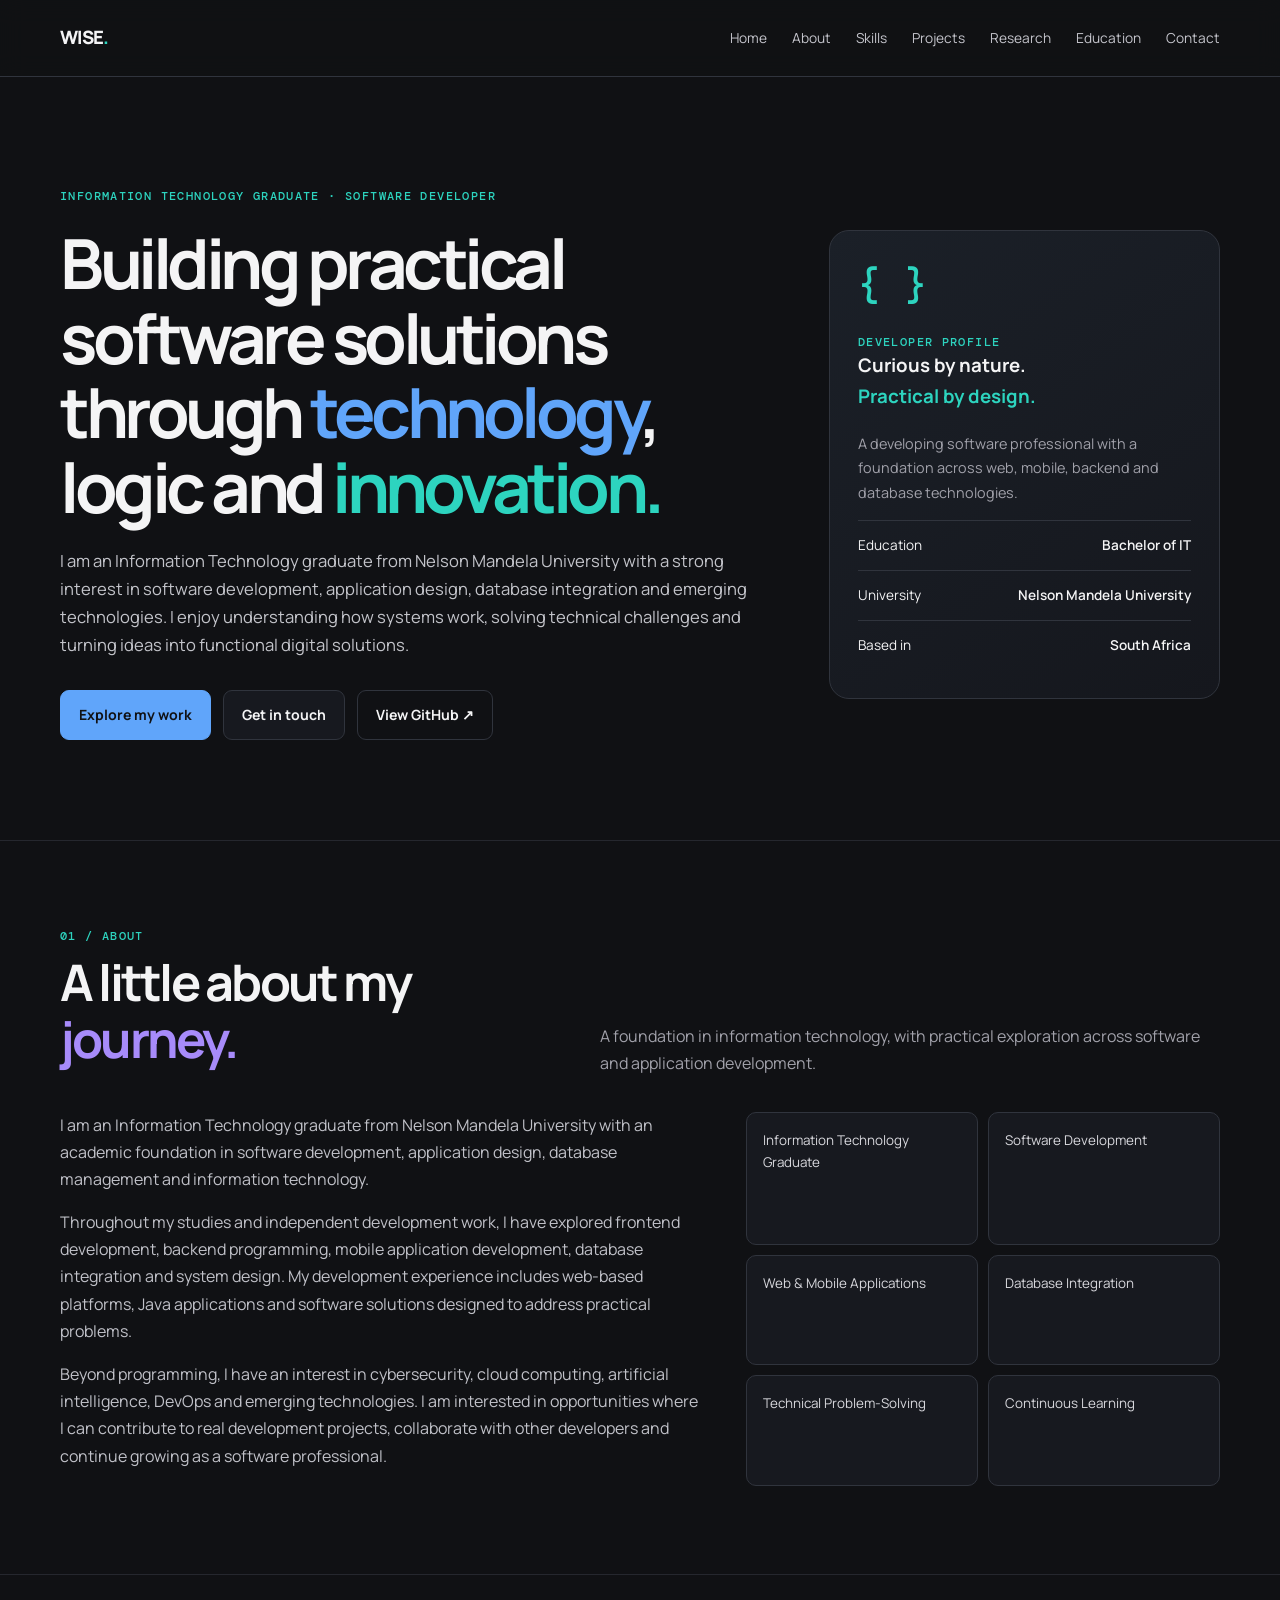
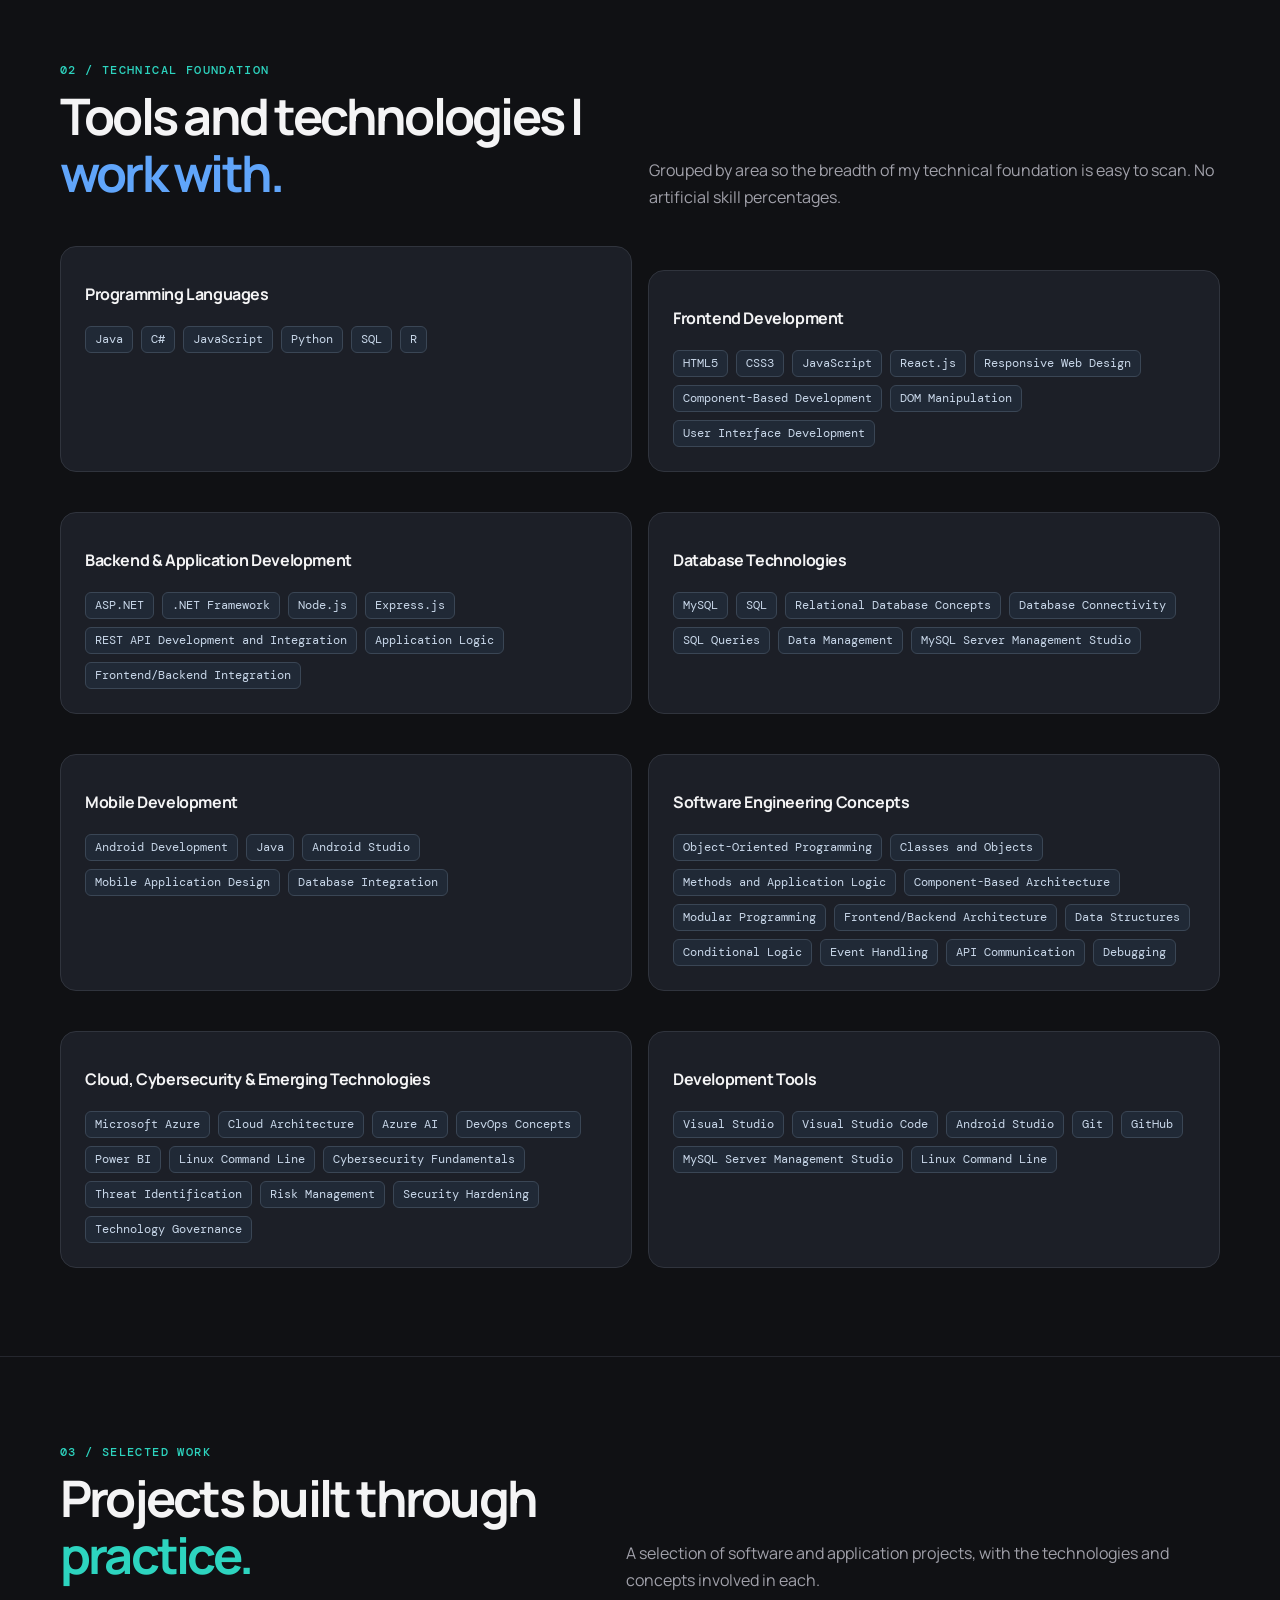
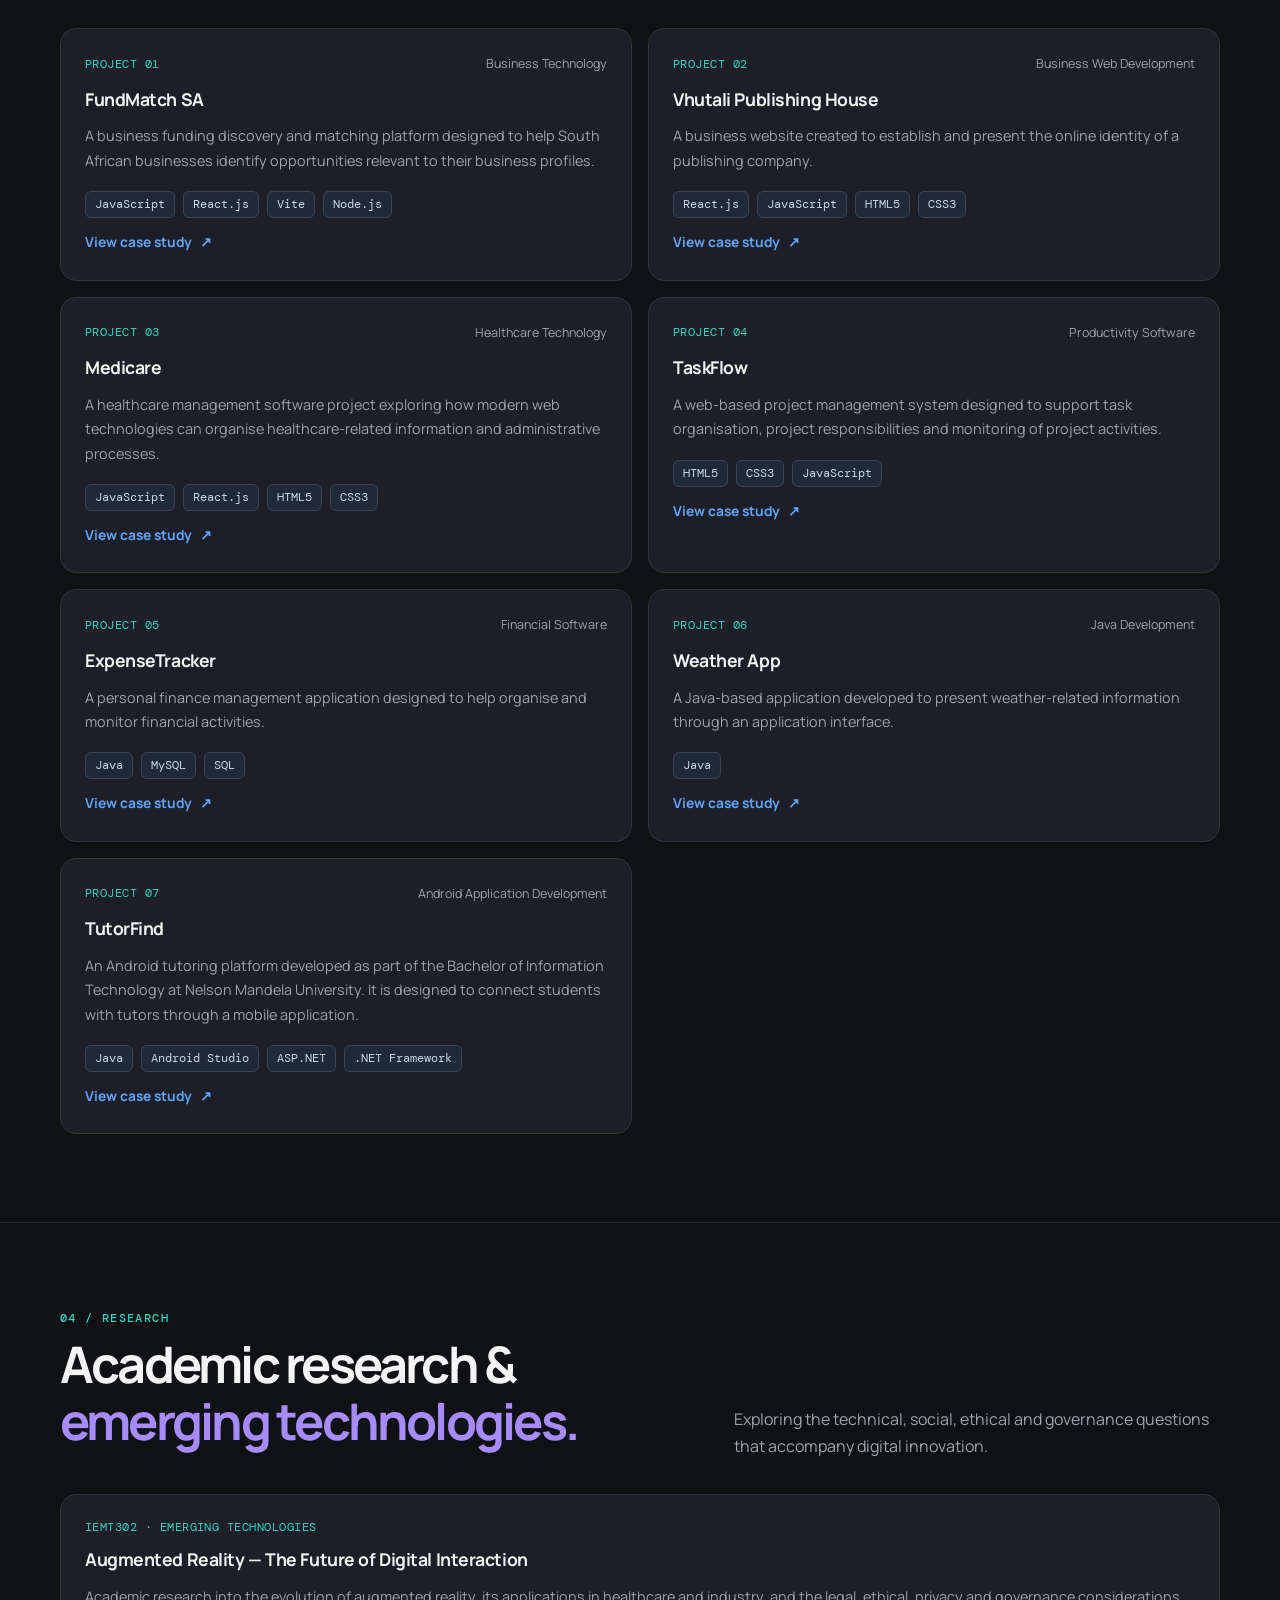
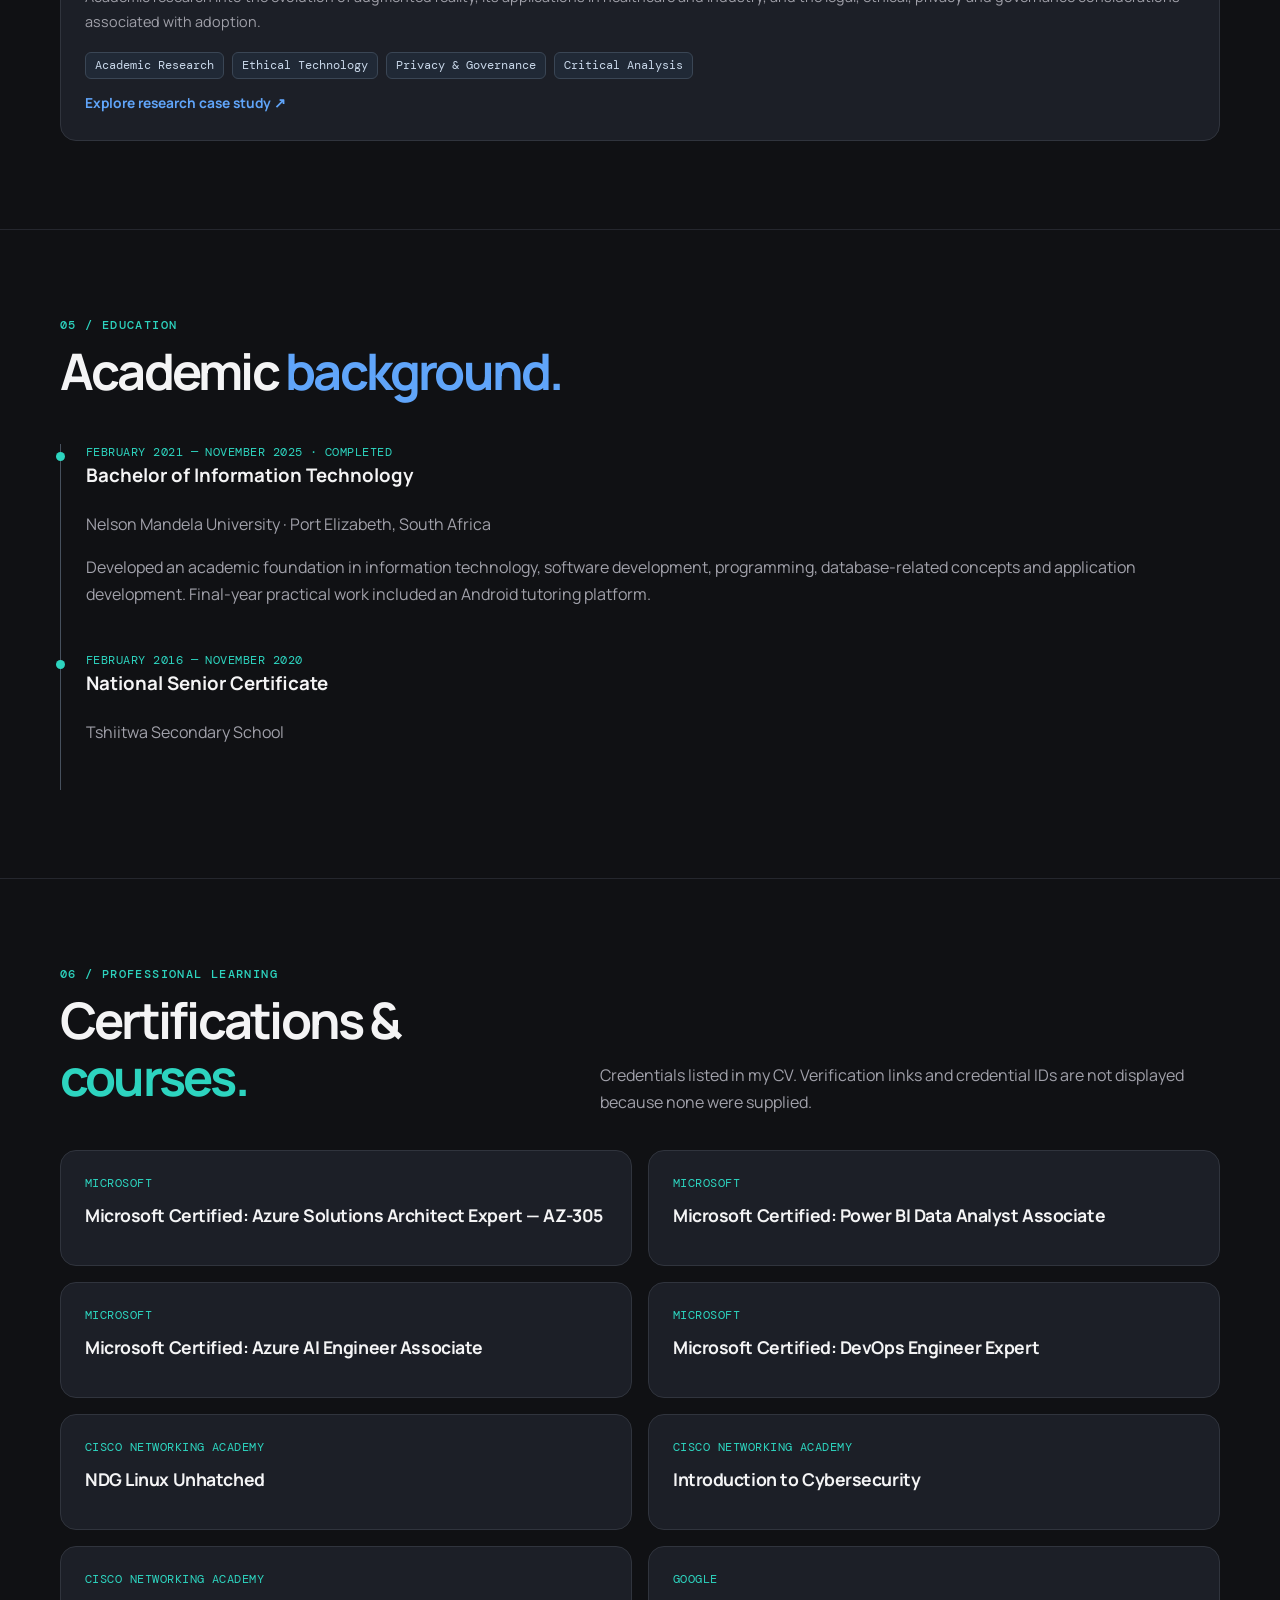
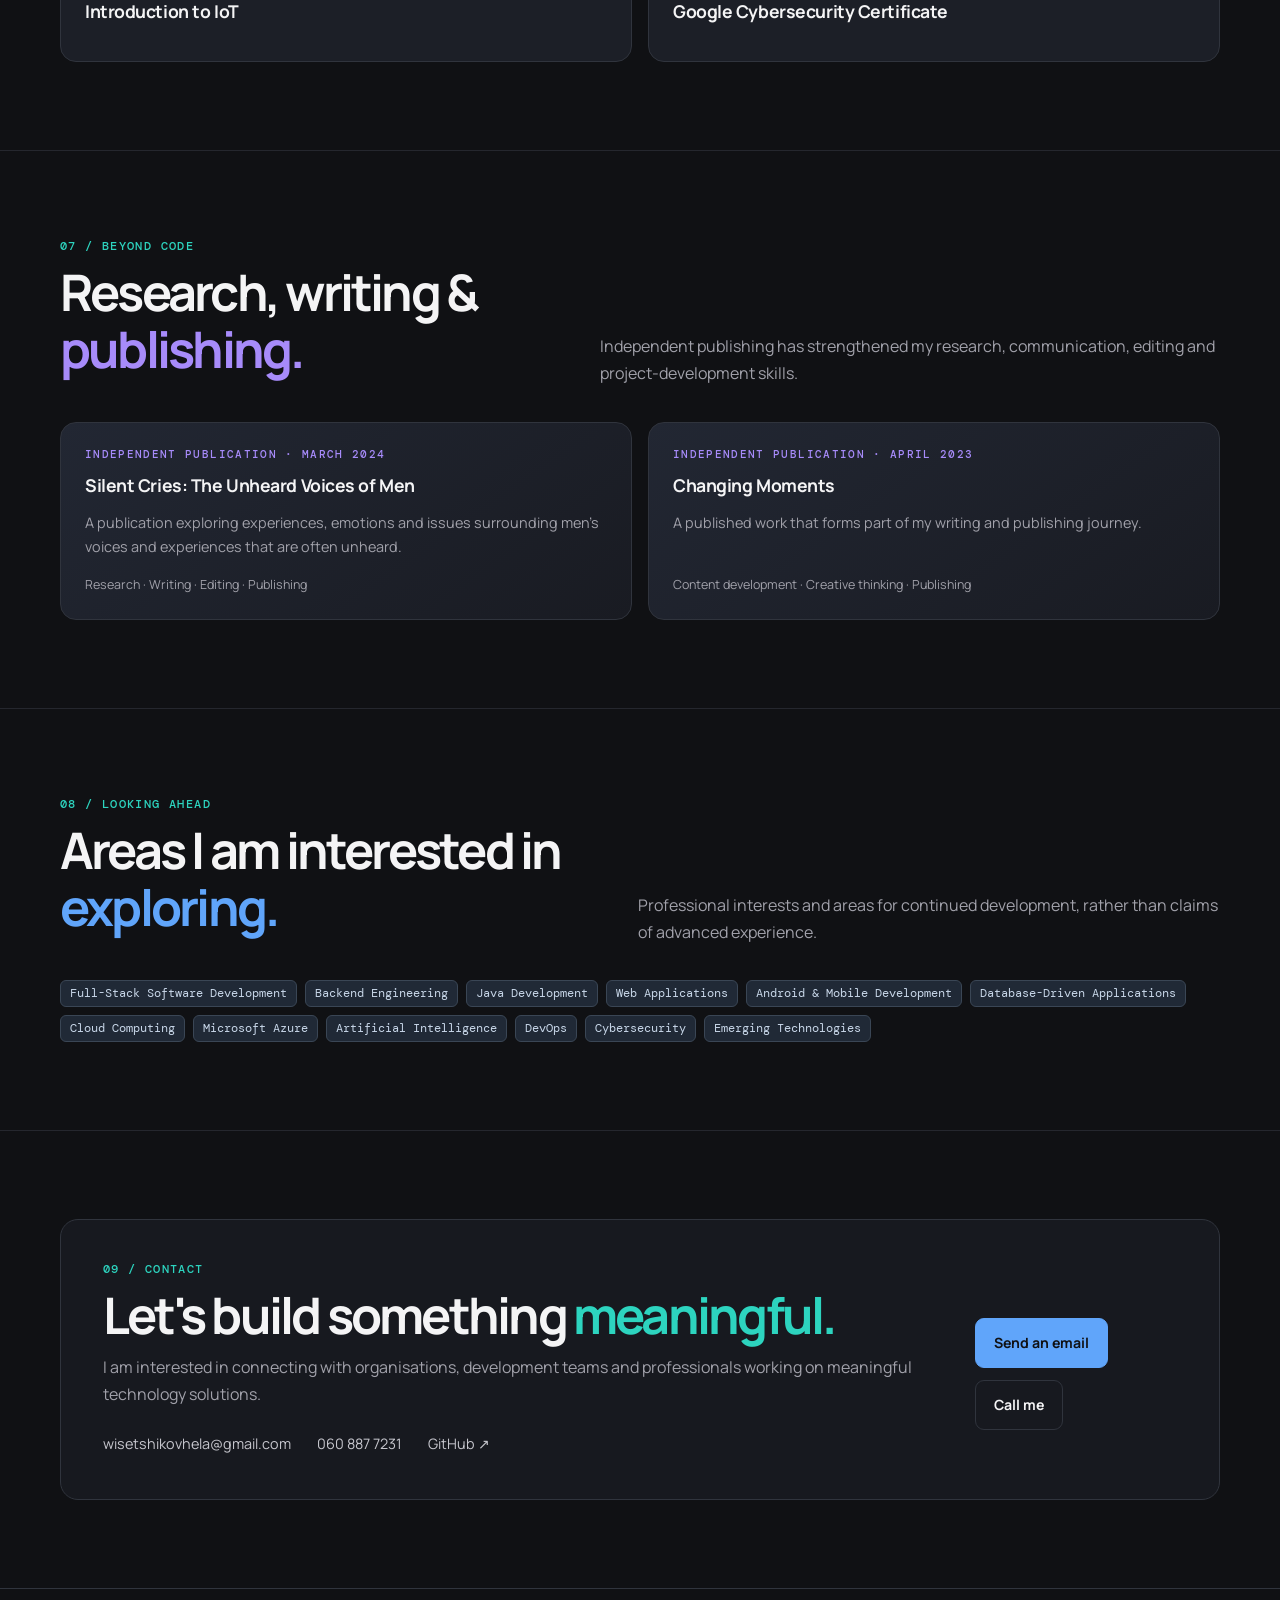
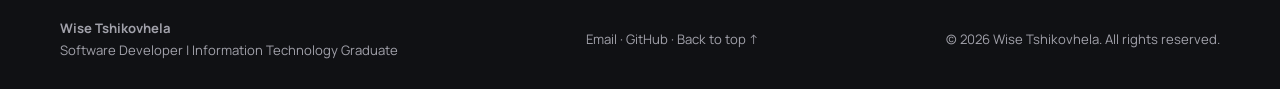
==== index.html @ 18c382c1 "Initial portfolio commit" ====
<!doctype html><html lang="en"><head><meta charset="utf-8"><meta name="viewport" content="width=device-width,initial-scale=1"><meta name="description" content="Portfolio of Wise Tshikovhela, Information Technology graduate and developing software professional."><meta property="og:title" content="Wise Tshikovhela | Software Developer Portfolio"><meta property="og:description" content="Portfolio of Wise Tshikovhela, Information Technology graduate and developing software professional."><meta property="og:type" content="website"><meta name="theme-color" content="#101114"><title>Wise Tshikovhela | Software Developer Portfolio</title><link rel="icon" href="assets/icons/favicon.svg" type="image/svg+xml"><link rel="stylesheet" href="css/style.css"></head><body id="top"><header class="site-header"><div class="wrap nav"><a class="brand" href="index.html">WISE<span>.</span></a><button class="menu-toggle" aria-label="Toggle navigation" aria-expanded="false">Menu</button><nav class="nav-links" aria-label="Main navigation"><a href="index.html">Home</a><a href="index.html#about">About</a><a href="index.html#skills">Skills</a><a href="index.html#projects">Projects</a><a href="index.html#research">Research</a><a href="index.html#education">Education</a><a href="index.html#contact">Contact</a></nav></div></header><main><section class="wrap hero"><div><div class="eyebrow">Information Technology Graduate <span>·</span> Software Developer</div><h1>Building practical software solutions through <span class="accent-blue">technology</span>, logic and <span class="accent-teal">innovation.</span></h1><p class="lead">I am an Information Technology graduate from Nelson Mandela University with a strong interest in software development, application design, database integration and emerging technologies. I enjoy understanding how systems work, solving technical challenges and turning ideas into functional digital solutions.</p><div class="actions"><a class="btn primary" href="#projects">Explore my work</a><a class="btn quiet" href="#contact">Get in touch</a><a class="btn" href="https://github.com/Wise231" target="_blank" rel="noopener">View GitHub ↗</a></div></div><aside class="hero-aside"><div class="eyebrow">Developer profile</div><h3>Curious by nature.<br><span class="accent-teal">Practical by design.</span></h3><p>A developing software professional with a foundation across web, mobile, backend and database technologies.</p><div class="statline"><span>Education</span><strong>Bachelor of IT</strong></div><div class="statline"><span>University</span><strong>Nelson Mandela University</strong></div><div class="statline"><span>Based in</span><strong>South Africa</strong></div></aside></section>
<section class="section" id="about"><div class="wrap"><div class="section-head"><div><div class="kicker">01 / About</div><h2>A little about my <span class="accent-purple">journey.</span></h2></div><p class="section-intro">A foundation in information technology, with practical exploration across software and application development.</p></div><div class="about-layout"><div class="about-copy"><p>I am an Information Technology graduate from Nelson Mandela University with an academic foundation in software development, application design, database management and information technology.</p><p>Throughout my studies and independent development work, I have explored frontend development, backend programming, mobile application development, database integration and system design. My development experience includes web-based platforms, Java applications and software solutions designed to address practical problems.</p><p>Beyond programming, I have an interest in cybersecurity, cloud computing, artificial intelligence, DevOps and emerging technologies. I am interested in opportunities where I can contribute to real development projects, collaborate with other developers and continue growing as a software professional.</p></div><div class="highlight-grid"><div class="highlight">Information Technology Graduate</div><div class="highlight">Software Development</div><div class="highlight">Web & Mobile Applications</div><div class="highlight">Database Integration</div><div class="highlight">Technical Problem-Solving</div><div class="highlight">Continuous Learning</div></div></div></div></section>
<section class="section" id="skills"><div class="wrap"><div class="section-head"><div><div class="kicker">02 / Technical foundation</div><h2>Tools and technologies I <span class="accent-blue">work with.</span></h2></div><p class="section-intro">Grouped by area so the breadth of my technical foundation is easy to scan. No artificial skill percentages.</p></div><div class="grid two"><article class="card skill-group"><h3>Programming Languages</h3><div class="tag-row"><span class="tag">Java</span><span class="tag">C#</span><span class="tag">JavaScript</span><span class="tag">Python</span><span class="tag">SQL</span><span class="tag">R</span></div></article><article class="card skill-group"><h3>Frontend Development</h3><div class="tag-row"><span class="tag">HTML5</span><span class="tag">CSS3</span><span class="tag">JavaScript</span><span class="tag">React.js</span><span class="tag">Responsive Web Design</span><span class="tag">Component-Based Development</span><span class="tag">DOM Manipulation</span><span class="tag">User Interface Development</span></div></article><article class="card skill-group"><h3>Backend & Application Development</h3><div class="tag-row"><span class="tag">ASP.NET</span><span class="tag">.NET Framework</span><span class="tag">Node.js</span><span class="tag">Express.js</span><span class="tag">REST API Development and Integration</span><span class="tag">Application Logic</span><span class="tag">Frontend/Backend Integration</span></div></article><article class="card skill-group"><h3>Database Technologies</h3><div class="tag-row"><span class="tag">MySQL</span><span class="tag">SQL</span><span class="tag">Relational Database Concepts</span><span class="tag">Database Connectivity</span><span class="tag">SQL Queries</span><span class="tag">Data Management</span><span class="tag">MySQL Server Management Studio</span></div></article><article class="card skill-group"><h3>Mobile Development</h3><div class="tag-row"><span class="tag">Android Development</span><span class="tag">Java</span><span class="tag">Android Studio</span><span class="tag">Mobile Application Design</span><span class="tag">Database Integration</span></div></article><article class="card skill-group"><h3>Software Engineering Concepts</h3><div class="tag-row"><span class="tag">Object-Oriented Programming</span><span class="tag">Classes and Objects</span><span class="tag">Methods and Application Logic</span><span class="tag">Component-Based Architecture</span><span class="tag">Modular Programming</span><span class="tag">Frontend/Backend Architecture</span><span class="tag">Data Structures</span><span class="tag">Conditional Logic</span><span class="tag">Event Handling</span><span class="tag">API Communication</span><span class="tag">Debugging</span></div></article><article class="card skill-group"><h3>Cloud, Cybersecurity & Emerging Technologies</h3><div class="tag-row"><span class="tag">Microsoft Azure</span><span class="tag">Cloud Architecture</span><span class="tag">Azure AI</span><span class="tag">DevOps Concepts</span><span class="tag">Power BI</span><span class="tag">Linux Command Line</span><span class="tag">Cybersecurity Fundamentals</span><span class="tag">Threat Identification</span><span class="tag">Risk Management</span><span class="tag">Security Hardening</span><span class="tag">Technology Governance</span></div></article><article class="card skill-group"><h3>Development Tools</h3><div class="tag-row"><span class="tag">Visual Studio</span><span class="tag">Visual Studio Code</span><span class="tag">Android Studio</span><span class="tag">Git</span><span class="tag">GitHub</span><span class="tag">MySQL Server Management Studio</span><span class="tag">Linux Command Line</span></div></article></div></div></section>
<section class="section" id="projects"><div class="wrap"><div class="section-head"><div><div class="kicker">03 / Selected work</div><h2>Projects built through <span class="accent-teal">practice.</span></h2></div><p class="section-intro">A selection of software and application projects, with the technologies and concepts involved in each.</p></div><div class="grid two"><article class="card"><div class="card-top"><span class="meta">PROJECT 01</span><span class="small-note">Business Technology</span></div><h3>FundMatch SA</h3><p>A business funding discovery and matching platform designed to help South African businesses identify opportunities relevant to their business profiles.</p><div class="tag-row"><span class="tag">JavaScript</span><span class="tag">React.js</span><span class="tag">Vite</span><span class="tag">Node.js</span></div><a class="text-link" href="projects/fundmatch.html">View case study <span>↗</span></a></article><article class="card"><div class="card-top"><span class="meta">PROJECT 02</span><span class="small-note">Business Web Development</span></div><h3>Vhutali Publishing House</h3><p>A business website created to establish and present the online identity of a publishing company.</p><div class="tag-row"><span class="tag">React.js</span><span class="tag">JavaScript</span><span class="tag">HTML5</span><span class="tag">CSS3</span></div><a class="text-link" href="projects/vhutali.html">View case study <span>↗</span></a></article><article class="card"><div class="card-top"><span class="meta">PROJECT 03</span><span class="small-note">Healthcare Technology</span></div><h3>Medicare</h3><p>A healthcare management software project exploring how modern web technologies can organise healthcare-related information and administrative processes.</p><div class="tag-row"><span class="tag">JavaScript</span><span class="tag">React.js</span><span class="tag">HTML5</span><span class="tag">CSS3</span></div><a class="text-link" href="projects/medicare.html">View case study <span>↗</span></a></article><article class="card"><div class="card-top"><span class="meta">PROJECT 04</span><span class="small-note">Productivity Software</span></div><h3>TaskFlow</h3><p>A web-based project management system designed to support task organisation, project responsibilities and monitoring of project activities.</p><div class="tag-row"><span class="tag">HTML5</span><span class="tag">CSS3</span><span class="tag">JavaScript</span></div><a class="text-link" href="projects/taskflow.html">View case study <span>↗</span></a></article><article class="card"><div class="card-top"><span class="meta">PROJECT 05</span><span class="small-note">Financial Software</span></div><h3>ExpenseTracker</h3><p>A personal finance management application designed to help organise and monitor financial activities.</p><div class="tag-row"><span class="tag">Java</span><span class="tag">MySQL</span><span class="tag">SQL</span></div><a class="text-link" href="projects/expensetracker.html">View case study <span>↗</span></a></article><article class="card"><div class="card-top"><span class="meta">PROJECT 06</span><span class="small-note">Java Development</span></div><h3>Weather App</h3><p>A Java-based application developed to present weather-related information through an application interface.</p><div class="tag-row"><span class="tag">Java</span></div><a class="text-link" href="projects/weather-app.html">View case study <span>↗</span></a></article><article class="card"><div class="card-top"><span class="meta">PROJECT 07</span><span class="small-note">Android Application Development</span></div><h3>TutorFind</h3><p>An Android tutoring platform developed as part of the Bachelor of Information Technology at Nelson Mandela University. It is designed to connect students with tutors through a mobile application.</p><div class="tag-row"><span class="tag">Java</span><span class="tag">Android Studio</span><span class="tag">ASP.NET</span><span class="tag">.NET Framework</span></div><a class="text-link" href="projects/tutorfind.html">View case study <span>↗</span></a></article></div></div></section>
<section class="section" id="research"><div class="wrap"><div class="section-head"><div><div class="kicker">04 / Research</div><h2>Academic research & <span class="accent-purple">emerging technologies.</span></h2></div><p class="section-intro">Exploring the technical, social, ethical and governance questions that accompany digital innovation.</p></div><article class="card"><div class="meta">IEMT302 · EMERGING TECHNOLOGIES</div><h3>Augmented Reality — The Future of Digital Interaction</h3><p>Academic research into the evolution of augmented reality, its applications in healthcare and industry, and the legal, ethical, privacy and governance considerations associated with adoption.</p><div class="tag-row"><span class="tag">Academic Research</span><span class="tag">Ethical Technology</span><span class="tag">Privacy & Governance</span><span class="tag">Critical Analysis</span></div><a class="text-link" href="research/augmented-reality.html">Explore research case study ↗</a></article></div></section>
<section class="section" id="education"><div class="wrap"><div class="section-head"><div><div class="kicker">05 / Education</div><h2>Academic <span class="accent-blue">background.</span></h2></div></div><div class="timeline"><div class="timeline-item"><div class="meta">FEBRUARY 2021 — NOVEMBER 2025 · COMPLETED</div><h3>Bachelor of Information Technology</h3><p class="muted">Nelson Mandela University · Port Elizabeth, South Africa</p><p class="muted">Developed an academic foundation in information technology, software development, programming, database-related concepts and application development. Final-year practical work included an Android tutoring platform.</p></div><div class="timeline-item"><div class="meta">FEBRUARY 2016 — NOVEMBER 2020</div><h3>National Senior Certificate</h3><p class="muted">Tshiitwa Secondary School</p></div></div></div></section>
<section class="section" id="certifications"><div class="wrap"><div class="section-head"><div><div class="kicker">06 / Professional learning</div><h2>Certifications & <span class="accent-teal">courses.</span></h2></div><p class="section-intro">Credentials listed in my CV. Verification links and credential IDs are not displayed because none were supplied.</p></div><div class="grid two"><article class="card"><div class="meta">MICROSOFT</div><h3>Microsoft Certified: Azure Solutions Architect Expert — AZ-305</h3></article><article class="card"><div class="meta">MICROSOFT</div><h3>Microsoft Certified: Power BI Data Analyst Associate</h3></article><article class="card"><div class="meta">MICROSOFT</div><h3>Microsoft Certified: Azure AI Engineer Associate</h3></article><article class="card"><div class="meta">MICROSOFT</div><h3>Microsoft Certified: DevOps Engineer Expert</h3></article><article class="card"><div class="meta">CISCO NETWORKING ACADEMY</div><h3>NDG Linux Unhatched</h3></article><article class="card"><div class="meta">CISCO NETWORKING ACADEMY</div><h3>Introduction to Cybersecurity</h3></article><article class="card"><div class="meta">CISCO NETWORKING ACADEMY</div><h3>Introduction to IoT</h3></article><article class="card"><div class="meta">GOOGLE</div><h3>Google Cybersecurity Certificate</h3></article></div></div></section>
<section class="section" id="publications"><div class="wrap"><div class="section-head"><div><div class="kicker">07 / Beyond code</div><h2>Research, writing & <span class="accent-purple">publishing.</span></h2></div><p class="section-intro">Independent publishing has strengthened my research, communication, editing and project-development skills.</p></div><div class="grid two"><article class="card book-card"><div><div class="book-mark">INDEPENDENT PUBLICATION · MARCH 2024</div><h3>Silent Cries: The Unheard Voices of Men</h3><p>A publication exploring experiences, emotions and issues surrounding men's voices and experiences that are often unheard.</p></div><span class="small-note">Research · Writing · Editing · Publishing</span></article><article class="card book-card"><div><div class="book-mark">INDEPENDENT PUBLICATION · APRIL 2023</div><h3>Changing Moments</h3><p>A published work that forms part of my writing and publishing journey.</p></div><span class="small-note">Content development · Creative thinking · Publishing</span></article></div></div></section>
<section class="section" id="interests"><div class="wrap"><div class="section-head"><div><div class="kicker">08 / Looking ahead</div><h2>Areas I am interested in <span class="accent-blue">exploring.</span></h2></div><p class="section-intro">Professional interests and areas for continued development, rather than claims of advanced experience.</p></div><div class="tag-row"><span class="tag">Full-Stack Software Development</span><span class="tag">Backend Engineering</span><span class="tag">Java Development</span><span class="tag">Web Applications</span><span class="tag">Android & Mobile Development</span><span class="tag">Database-Driven Applications</span><span class="tag">Cloud Computing</span><span class="tag">Microsoft Azure</span><span class="tag">Artificial Intelligence</span><span class="tag">DevOps</span><span class="tag">Cybersecurity</span><span class="tag">Emerging Technologies</span></div></div></section>
<section class="section" id="contact"><div class="wrap"><div class="contact-panel"><div><div class="kicker">09 / Contact</div><h2>Let's build something <span class="accent-teal">meaningful.</span></h2><p class="muted">I am interested in connecting with organisations, development teams and professionals working on meaningful technology solutions.</p><div class="contact-details"><a href="mailto:wisetshikovhela@gmail.com">wisetshikovhela@gmail.com</a><a href="tel:+27608877231">060 887 7231</a><a href="https://github.com/Wise231" target="_blank" rel="noopener">GitHub ↗</a></div></div><div class="actions"><a class="btn primary" href="mailto:wisetshikovhela@gmail.com">Send an email</a><a class="btn" href="tel:+27608877231">Call me</a></div></div></div></section></main><footer class="site-footer"><div class="wrap footer-inner"><div><strong>Wise Tshikovhela</strong><br>Software Developer | Information Technology Graduate</div><div><a href="mailto:wisetshikovhela@gmail.com">Email</a> · <a href="https://github.com/Wise231" target="_blank" rel="noopener">GitHub</a> · <a href="#top">Back to top ↑</a></div><div>© <span data-year>2026</span> Wise Tshikovhela. All rights reserved.</div></div></footer><script src="js/main.js"></script></body></html>
---- css/style.css ----
@import url('https://fonts.googleapis.com/css2?family=DM+Mono:wght@400;500&family=Manrope:wght@400;500;600;700;800&display=swap');
:root{--bg:#101114;--panel:#17191f;--card:#1c1f27;--text:#f4f4f5;--muted:#a1a1aa;--blue:#60a5fa;--purple:#a78bfa;--teal:#2dd4bf;--green:#86efac;--line:#30343d;--max:1160px;--radius:16px}
*{box-sizing:border-box}html{scroll-behavior:smooth;scroll-padding-top:90px}body{margin:0;background:var(--bg);color:var(--text);font-family:Manrope,Arial,sans-serif;line-height:1.7}a{color:inherit;text-decoration:none}a:hover{color:var(--blue)}button{font:inherit}.wrap{width:min(var(--max),calc(100% - 44px));margin:auto}.site-header{position:sticky;top:0;z-index:20;background:rgba(16,17,20,.94);backdrop-filter:blur(12px);border-bottom:1px solid var(--line)}.nav{height:76px;display:flex;align-items:center;justify-content:space-between;gap:24px}.brand{font-weight:800;letter-spacing:-.04em;font-size:1.15rem}.brand span{color:var(--teal)}.nav-links{display:flex;align-items:center;gap:25px;color:#c5c5cc;font-size:.86rem}.nav-links a{transition:color .25s}.nav-links a:hover,.nav-links a.active{color:var(--teal)}.menu-toggle{display:none;background:none;border:1px solid var(--line);color:var(--text);padding:8px 11px;border-radius:8px}.hero{padding:112px 0 100px;min-height:620px;display:grid;grid-template-columns:1.45fr .8fr;gap:60px;align-items:center}.eyebrow,.kicker{font:500 .72rem 'DM Mono',monospace;letter-spacing:.12em;text-transform:uppercase;color:var(--teal)}h1,h2,h3,p{margin-top:0}h1{font-size:clamp(2.7rem,5.4vw,5rem);line-height:1.08;letter-spacing:-.065em;margin:22px 0}.accent-blue{color:var(--blue)}.accent-teal{color:var(--teal)}.accent-purple{color:var(--purple)}.lead{font-size:1.04rem;color:#c3c4ca;max-width:720px}.actions{display:flex;flex-wrap:wrap;gap:12px;margin-top:30px}.btn{display:inline-flex;align-items:center;justify-content:center;padding:12px 18px;border-radius:9px;border:1px solid var(--line);font-size:.88rem;font-weight:700;transition:transform .25s,border-color .25s,background .25s,color .25s}.btn:hover{transform:translateY(-2px);border-color:var(--blue);color:var(--text)}.btn.primary{background:var(--blue);border-color:var(--blue);color:#101114}.btn.primary:hover{background:#8bbcff}.btn.quiet{background:var(--panel)}.hero-aside{border:1px solid var(--line);background:linear-gradient(145deg,#1b2028,#15171d);border-radius:20px;padding:28px;position:relative}.hero-aside:before{content:'{ }';font:500 2.4rem 'DM Mono';color:var(--teal);display:block;margin-bottom:26px}.hero-aside p{color:var(--muted);font-size:.9rem}.statline{display:flex;justify-content:space-between;border-top:1px solid var(--line);padding:13px 0;font-size:.85rem}.statline strong{color:var(--text);font-weight:600}.section{padding:88px 0;border-top:1px solid rgba(48,52,61,.65)}.section-head{display:flex;justify-content:space-between;align-items:end;gap:24px;margin-bottom:34px}.section h2,.page-title{font-size:clamp(2rem,4vw,3.15rem);line-height:1.13;letter-spacing:-.055em;margin:10px 0}.section-intro{max-width:620px;color:var(--muted);margin:0}.grid{display:grid;gap:16px}.grid.two{grid-template-columns:repeat(2,minmax(0,1fr))}.grid.three{grid-template-columns:repeat(3,minmax(0,1fr))}.card{background:var(--card);border:1px solid var(--line);border-radius:var(--radius);padding:24px;transition:transform .25s,border-color .25s,background .25s}.card:hover{transform:translateY(-4px);border-color:#526174;background:#20242d}.card h3{font-size:1.1rem;letter-spacing:-.025em;margin:10px 0}.card p{color:var(--muted);font-size:.9rem}.tag-row{display:flex;flex-wrap:wrap;gap:8px;margin-top:18px}.tag{font:400 .72rem 'DM Mono',monospace;color:#c8d7e9;border:1px solid #3a4655;background:#202936;padding:5px 9px;border-radius:6px}.card-top{display:flex;justify-content:space-between;gap:12px;align-items:center}.number{font:400 .78rem 'DM Mono';color:var(--teal)}.text-link{display:inline-flex;gap:8px;align-items:center;color:var(--blue);font-weight:700;font-size:.86rem;margin-top:12px}.text-link:hover{color:var(--teal)}.about-layout{display:grid;grid-template-columns:1.15fr .85fr;gap:44px}.about-copy p{color:#c0c1c8}.highlight-grid{display:grid;grid-template-columns:repeat(2,1fr);gap:10px}.highlight{padding:16px;background:var(--panel);border:1px solid var(--line);border-radius:10px;font-size:.84rem;color:#d7d7dc}.skill-group h3{font-size:1rem;margin-bottom:12px}.skill-group+.skill-group{margin-top:24px}.timeline{border-left:1px solid #46505d;padding-left:25px}.timeline-item{position:relative;padding:0 0 28px}.timeline-item:before{content:'';position:absolute;width:9px;height:9px;border-radius:50%;background:var(--teal);left:-30px;top:8px}.meta{font:400 .73rem 'DM Mono';color:var(--teal);letter-spacing:.04em}.muted{color:var(--muted)}.book-card{min-height:190px;display:flex;flex-direction:column;justify-content:space-between;background:linear-gradient(145deg,#222733,#191b22)}.book-card .book-mark{font:500 .7rem 'DM Mono';color:var(--purple);letter-spacing:.12em}.contact-panel{padding:42px;border:1px solid var(--line);border-radius:18px;background:var(--panel);display:flex;justify-content:space-between;align-items:center;gap:30px}.contact-details{display:flex;flex-wrap:wrap;gap:18px 26px;color:#c6c6cd;font-size:.9rem;margin-top:24px}.site-footer{padding:28px 0;border-top:1px solid var(--line);color:var(--muted);font-size:.82rem}.footer-inner{display:flex;justify-content:space-between;gap:20px;align-items:center}.page-hero{padding:76px 0 42px}.page-hero .page-title{max-width:900px}.breadcrumbs{font:400 .72rem 'DM Mono';color:var(--muted);margin-bottom:22px}.case-meta{display:flex;flex-wrap:wrap;gap:10px;margin:20px 0}.case-section{padding:34px 0;border-top:1px solid var(--line)}.case-section h2{font-size:1.5rem;letter-spacing:-.04em}.case-section p,.case-section li{color:#c4c5cb}.case-section ul{padding-left:20px}.video-frame{aspect-ratio:16/9;width:100%;border:1px solid var(--line);border-radius:14px;overflow:hidden;background:#000}.video-frame iframe{width:100%;height:100%;border:0}.callout{border-left:3px solid var(--teal);background:var(--panel);padding:18px 20px;border-radius:0 10px 10px 0;color:#c8c9cf}.back-link{display:inline-block;margin:18px 0;color:var(--blue)}.small-note{font-size:.78rem;color:var(--muted)}
@media(max-width:850px){.hero{grid-template-columns:1fr;padding:80px 0;gap:32px}.hero-aside{max-width:560px}.grid.three{grid-template-columns:repeat(2,minmax(0,1fr))}.about-layout{grid-template-columns:1fr}.nav-links{gap:14px;font-size:.78rem}}
@media(max-width:650px){.wrap{width:min(100% - 32px,var(--max))}.nav{height:68px}.menu-toggle{display:block}.nav-links{display:none;position:absolute;top:68px;left:0;right:0;padding:18px 22px 22px;background:#14161b;border-bottom:1px solid var(--line);flex-direction:column;align-items:flex-start}.nav-links.open{display:flex}.hero{min-height:auto;padding:70px 0}.section{padding:66px 0}.section-head{display:block}.grid.two,.grid.three{grid-template-columns:1fr}.contact-panel{padding:26px;display:block}.footer-inner{display:block}.footer-inner>*{margin-bottom:8px}.page-hero{padding:55px 0 28px}.highlight-grid{grid-template-columns:1fr 1fr}}
@media(prefers-reduced-motion:reduce){*,*::before,*::after{scroll-behavior:auto!important;transition:none!important}}
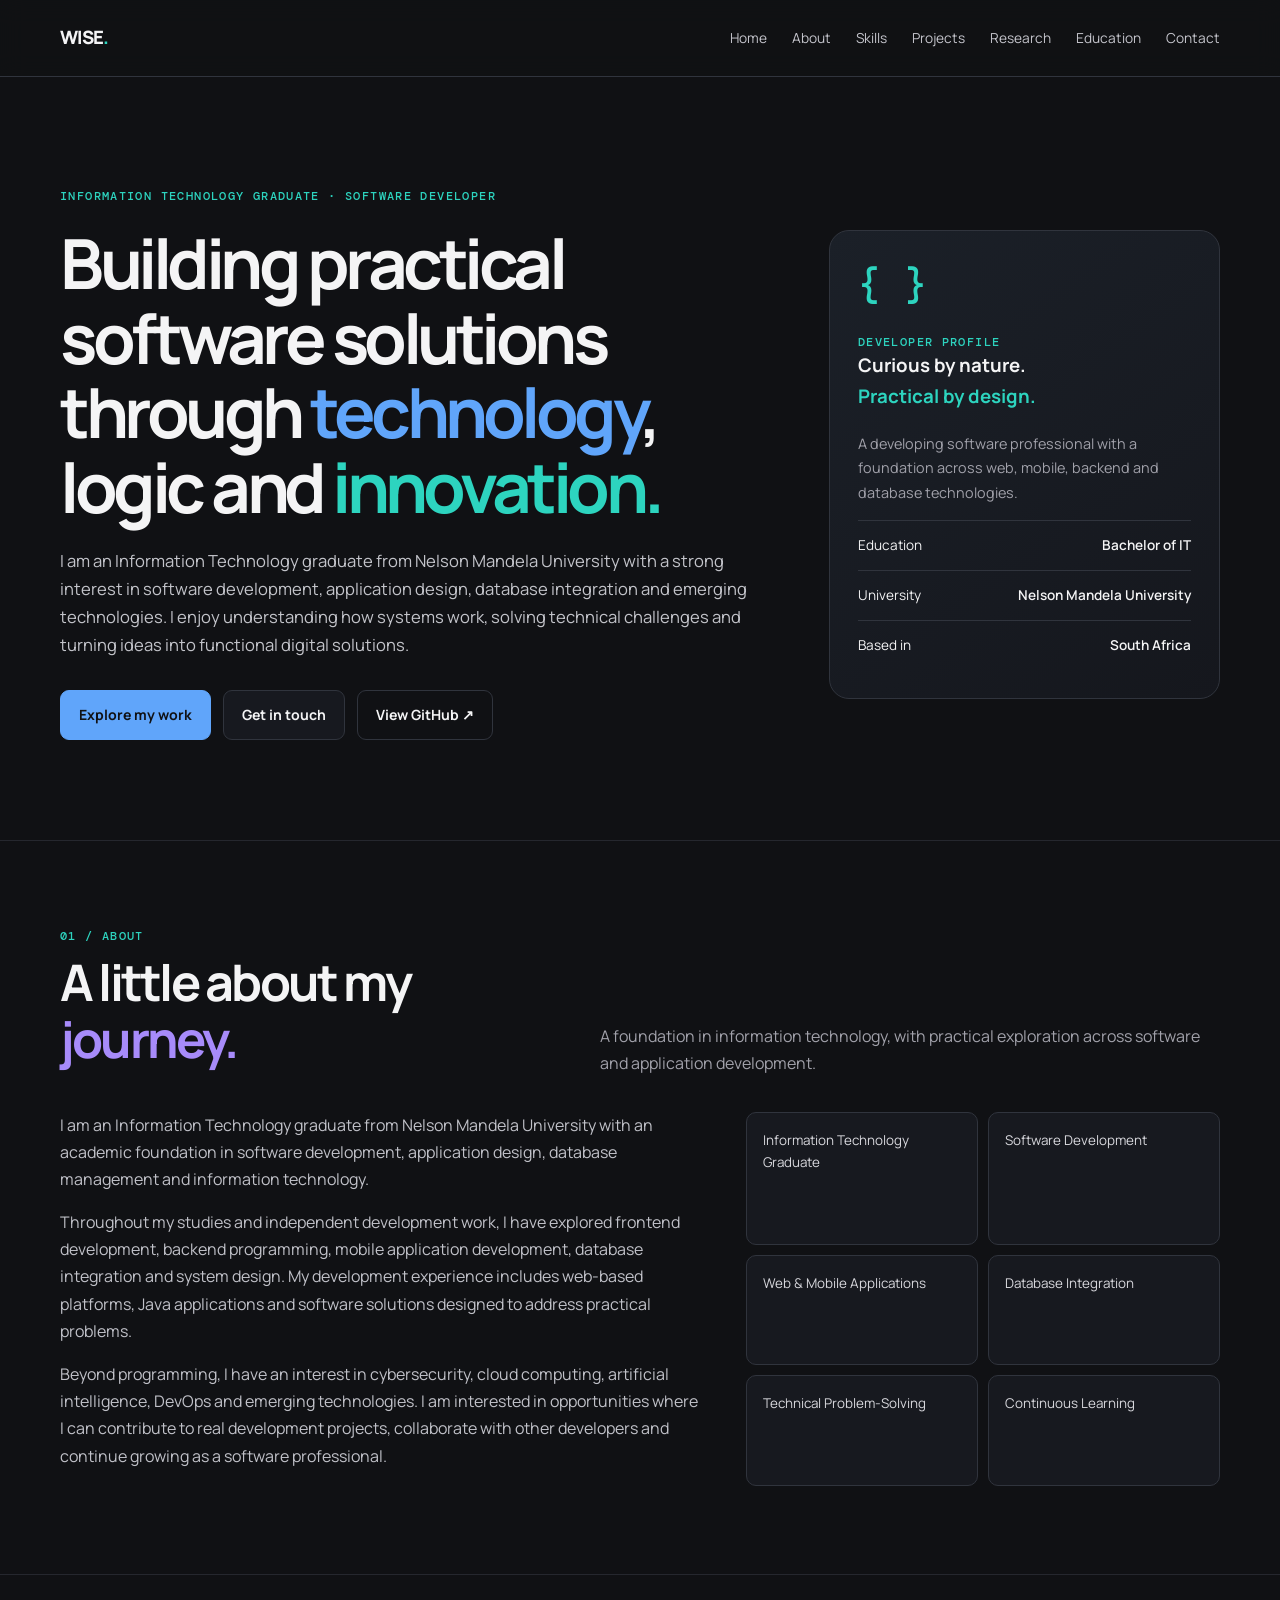
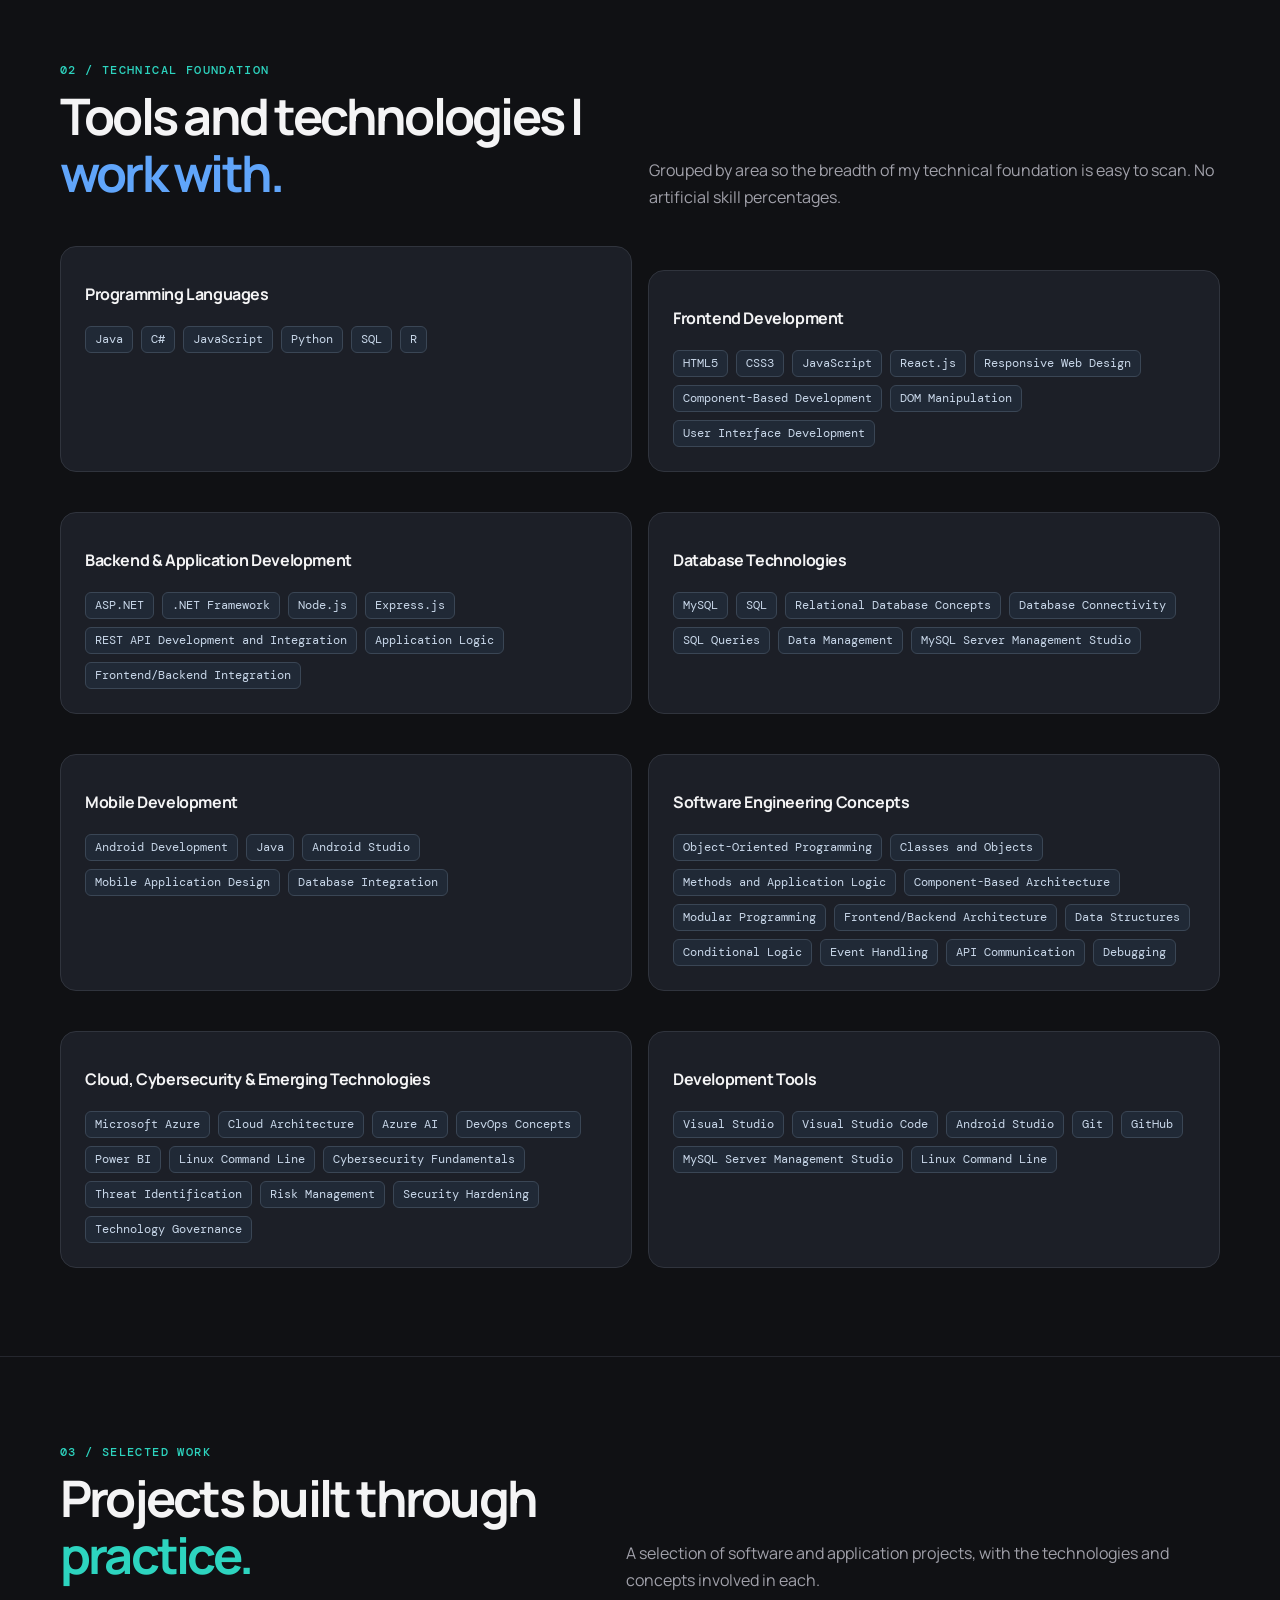
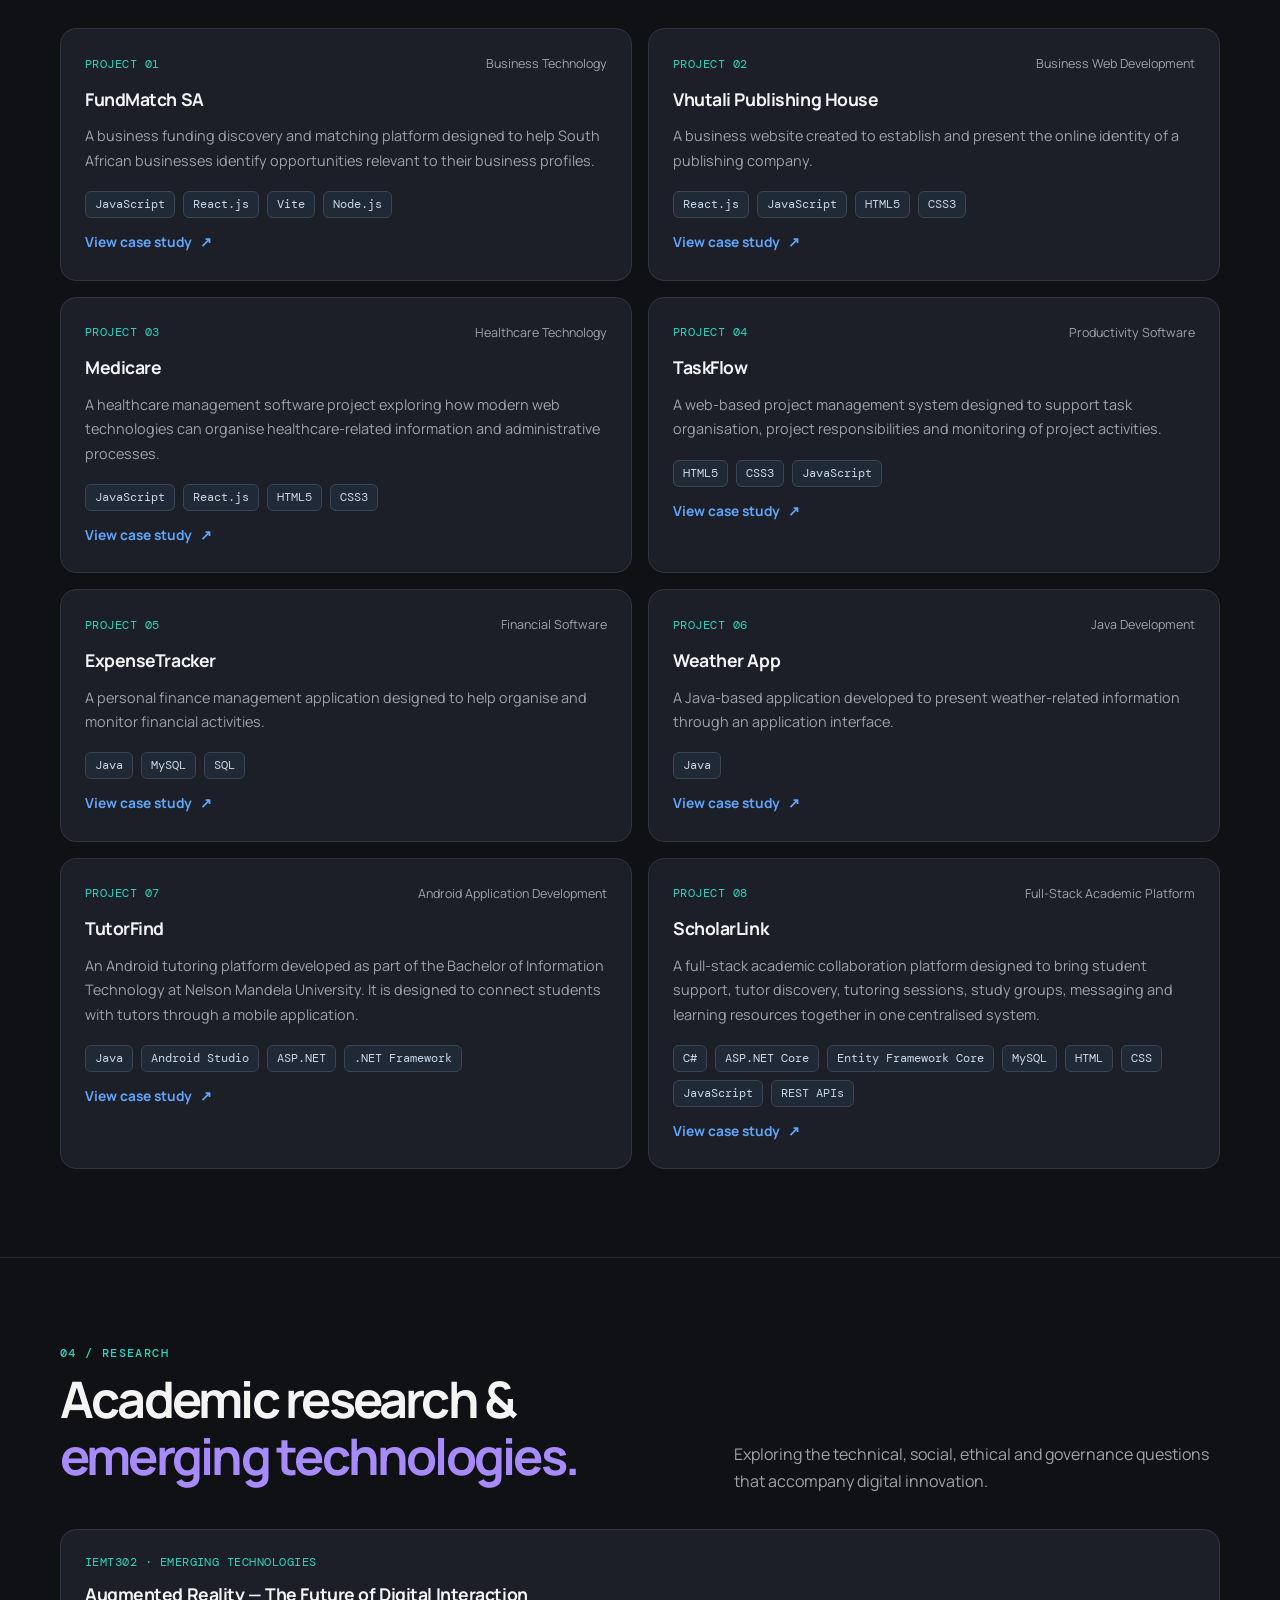
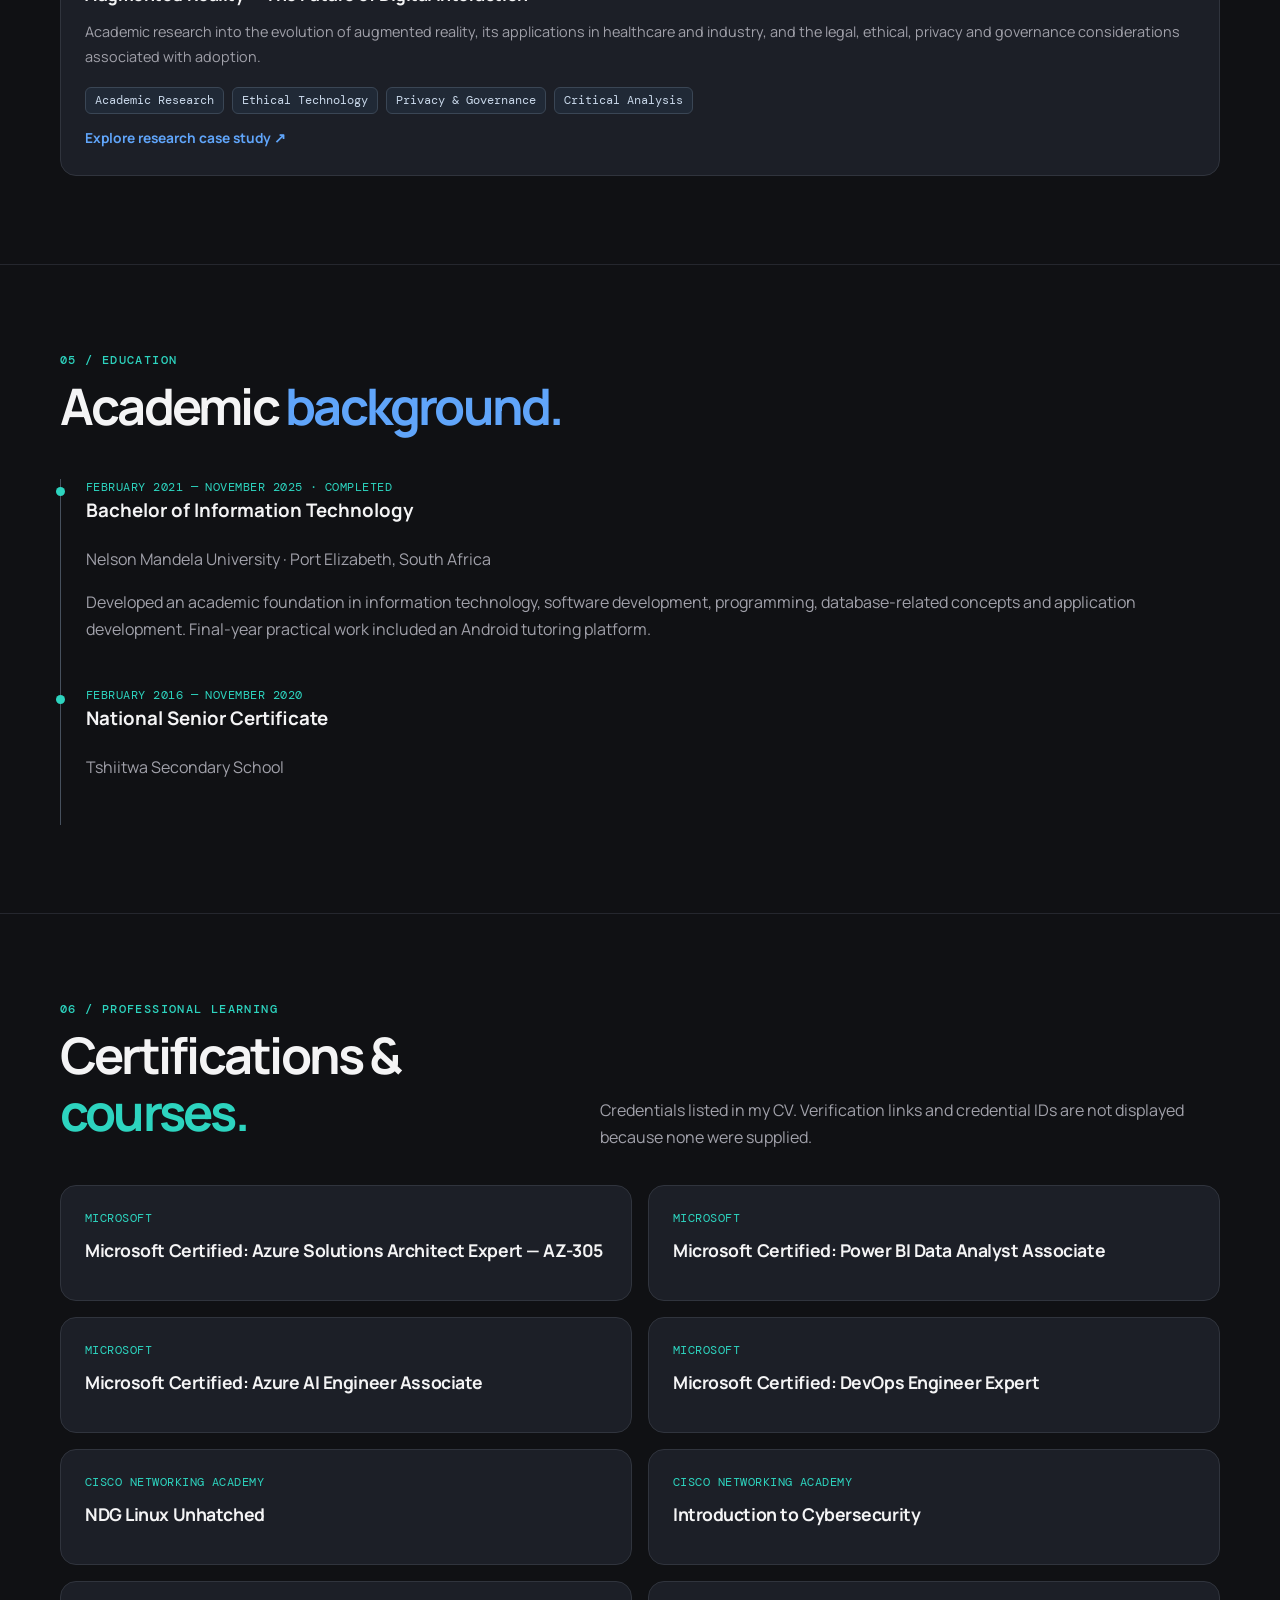
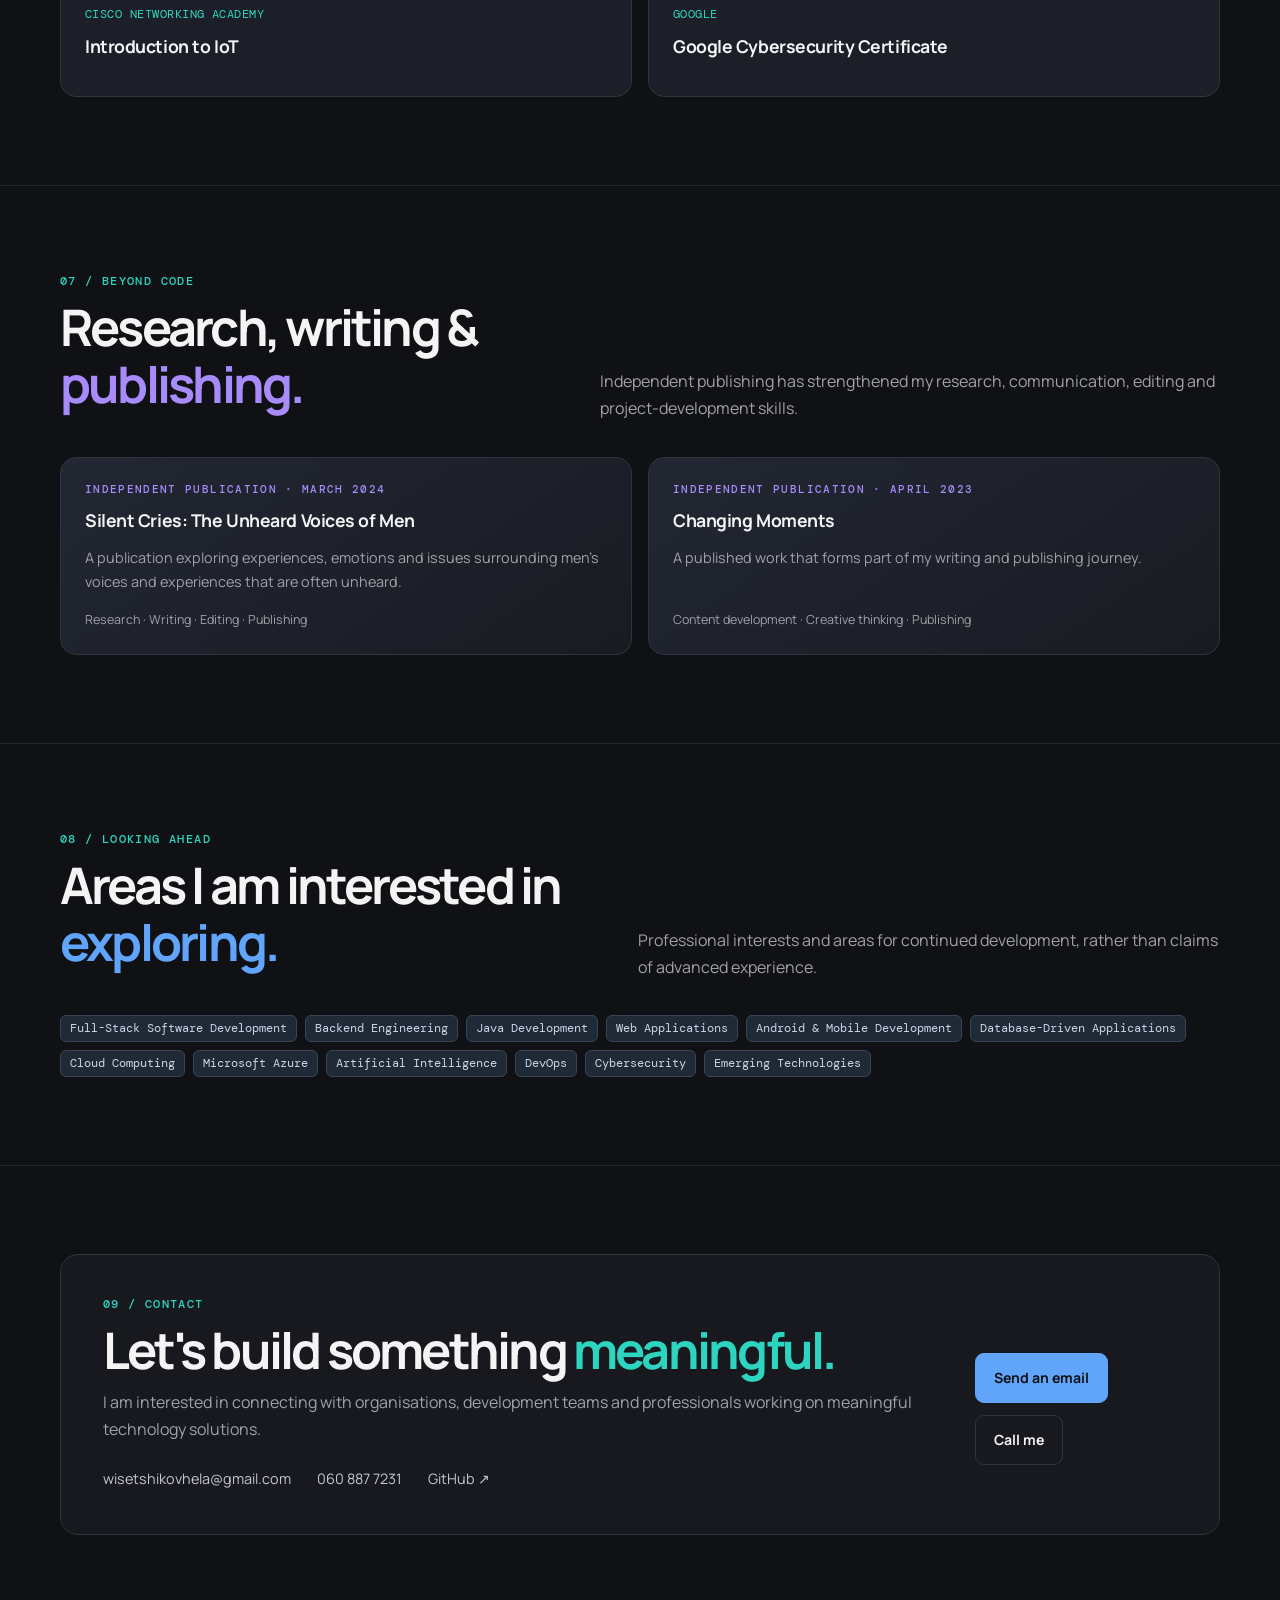
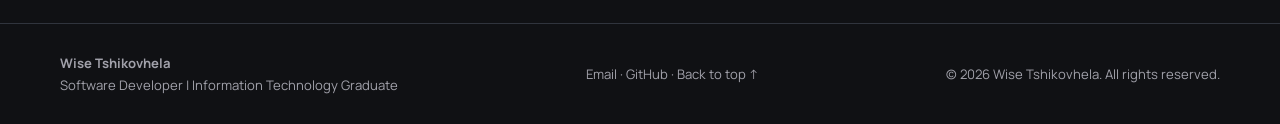
==== commit a5e51f7d: "Add ScholarLink to developer portfolio" ====
--- a/index.html
+++ b/index.html
@@ -1,7 +1,9 @@
 <!doctype html><html lang="en"><head><meta charset="utf-8"><meta name="viewport" content="width=device-width,initial-scale=1"><meta name="description" content="Portfolio of Wise Tshikovhela, Information Technology graduate and developing software professional."><meta property="og:title" content="Wise Tshikovhela | Software Developer Portfolio"><meta property="og:description" content="Portfolio of Wise Tshikovhela, Information Technology graduate and developing software professional."><meta property="og:type" content="website"><meta name="theme-color" content="#101114"><title>Wise Tshikovhela | Software Developer Portfolio</title><link rel="icon" href="assets/icons/favicon.svg" type="image/svg+xml"><link rel="stylesheet" href="css/style.css"></head><body id="top"><header class="site-header"><div class="wrap nav"><a class="brand" href="index.html">WISE<span>.</span></a><button class="menu-toggle" aria-label="Toggle navigation" aria-expanded="false">Menu</button><nav class="nav-links" aria-label="Main navigation"><a href="index.html">Home</a><a href="index.html#about">About</a><a href="index.html#skills">Skills</a><a href="index.html#projects">Projects</a><a href="index.html#research">Research</a><a href="index.html#education">Education</a><a href="index.html#contact">Contact</a></nav></div></header><main><section class="wrap hero"><div><div class="eyebrow">Information Technology Graduate <span>·</span> Software Developer</div><h1>Building practical software solutions through <span class="accent-blue">technology</span>, logic and <span class="accent-teal">innovation.</span></h1><p class="lead">I am an Information Technology graduate from Nelson Mandela University with a strong interest in software development, application design, database integration and emerging technologies. I enjoy understanding how systems work, solving technical challenges and turning ideas into functional digital solutions.</p><div class="actions"><a class="btn primary" href="#projects">Explore my work</a><a class="btn quiet" href="#contact">Get in touch</a><a class="btn" href="https://github.com/Wise231" target="_blank" rel="noopener">View GitHub ↗</a></div></div><aside class="hero-aside"><div class="eyebrow">Developer profile</div><h3>Curious by nature.<br><span class="accent-teal">Practical by design.</span></h3><p>A developing software professional with a foundation across web, mobile, backend and database technologies.</p><div class="statline"><span>Education</span><strong>Bachelor of IT</strong></div><div class="statline"><span>University</span><strong>Nelson Mandela University</strong></div><div class="statline"><span>Based in</span><strong>South Africa</strong></div></aside></section>
 <section class="section" id="about"><div class="wrap"><div class="section-head"><div><div class="kicker">01 / About</div><h2>A little about my <span class="accent-purple">journey.</span></h2></div><p class="section-intro">A foundation in information technology, with practical exploration across software and application development.</p></div><div class="about-layout"><div class="about-copy"><p>I am an Information Technology graduate from Nelson Mandela University with an academic foundation in software development, application design, database management and information technology.</p><p>Throughout my studies and independent development work, I have explored frontend development, backend programming, mobile application development, database integration and system design. My development experience includes web-based platforms, Java applications and software solutions designed to address practical problems.</p><p>Beyond programming, I have an interest in cybersecurity, cloud computing, artificial intelligence, DevOps and emerging technologies. I am interested in opportunities where I can contribute to real development projects, collaborate with other developers and continue growing as a software professional.</p></div><div class="highlight-grid"><div class="highlight">Information Technology Graduate</div><div class="highlight">Software Development</div><div class="highlight">Web & Mobile Applications</div><div class="highlight">Database Integration</div><div class="highlight">Technical Problem-Solving</div><div class="highlight">Continuous Learning</div></div></div></div></section>
 <section class="section" id="skills"><div class="wrap"><div class="section-head"><div><div class="kicker">02 / Technical foundation</div><h2>Tools and technologies I <span class="accent-blue">work with.</span></h2></div><p class="section-intro">Grouped by area so the breadth of my technical foundation is easy to scan. No artificial skill percentages.</p></div><div class="grid two"><article class="card skill-group"><h3>Programming Languages</h3><div class="tag-row"><span class="tag">Java</span><span class="tag">C#</span><span class="tag">JavaScript</span><span class="tag">Python</span><span class="tag">SQL</span><span class="tag">R</span></div></article><article class="card skill-group"><h3>Frontend Development</h3><div class="tag-row"><span class="tag">HTML5</span><span class="tag">CSS3</span><span class="tag">JavaScript</span><span class="tag">React.js</span><span class="tag">Responsive Web Design</span><span class="tag">Component-Based Development</span><span class="tag">DOM Manipulation</span><span class="tag">User Interface Development</span></div></article><article class="card skill-group"><h3>Backend & Application Development</h3><div class="tag-row"><span class="tag">ASP.NET</span><span class="tag">.NET Framework</span><span class="tag">Node.js</span><span class="tag">Express.js</span><span class="tag">REST API Development and Integration</span><span class="tag">Application Logic</span><span class="tag">Frontend/Backend Integration</span></div></article><article class="card skill-group"><h3>Database Technologies</h3><div class="tag-row"><span class="tag">MySQL</span><span class="tag">SQL</span><span class="tag">Relational Database Concepts</span><span class="tag">Database Connectivity</span><span class="tag">SQL Queries</span><span class="tag">Data Management</span><span class="tag">MySQL Server Management Studio</span></div></article><article class="card skill-group"><h3>Mobile Development</h3><div class="tag-row"><span class="tag">Android Development</span><span class="tag">Java</span><span class="tag">Android Studio</span><span class="tag">Mobile Application Design</span><span class="tag">Database Integration</span></div></article><article class="card skill-group"><h3>Software Engineering Concepts</h3><div class="tag-row"><span class="tag">Object-Oriented Programming</span><span class="tag">Classes and Objects</span><span class="tag">Methods and Application Logic</span><span class="tag">Component-Based Architecture</span><span class="tag">Modular Programming</span><span class="tag">Frontend/Backend Architecture</span><span class="tag">Data Structures</span><span class="tag">Conditional Logic</span><span class="tag">Event Handling</span><span class="tag">API Communication</span><span class="tag">Debugging</span></div></article><article class="card skill-group"><h3>Cloud, Cybersecurity & Emerging Technologies</h3><div class="tag-row"><span class="tag">Microsoft Azure</span><span class="tag">Cloud Architecture</span><span class="tag">Azure AI</span><span class="tag">DevOps Concepts</span><span class="tag">Power BI</span><span class="tag">Linux Command Line</span><span class="tag">Cybersecurity Fundamentals</span><span class="tag">Threat Identification</span><span class="tag">Risk Management</span><span class="tag">Security Hardening</span><span class="tag">Technology Governance</span></div></article><article class="card skill-group"><h3>Development Tools</h3><div class="tag-row"><span class="tag">Visual Studio</span><span class="tag">Visual Studio Code</span><span class="tag">Android Studio</span><span class="tag">Git</span><span class="tag">GitHub</span><span class="tag">MySQL Server Management Studio</span><span class="tag">Linux Command Line</span></div></article></div></div></section>
-<section class="section" id="projects"><div class="wrap"><div class="section-head"><div><div class="kicker">03 / Selected work</div><h2>Projects built through <span class="accent-teal">practice.</span></h2></div><p class="section-intro">A selection of software and application projects, with the technologies and concepts involved in each.</p></div><div class="grid two"><article class="card"><div class="card-top"><span class="meta">PROJECT 01</span><span class="small-note">Business Technology</span></div><h3>FundMatch SA</h3><p>A business funding discovery and matching platform designed to help South African businesses identify opportunities relevant to their business profiles.</p><div class="tag-row"><span class="tag">JavaScript</span><span class="tag">React.js</span><span class="tag">Vite</span><span class="tag">Node.js</span></div><a class="text-link" href="projects/fundmatch.html">View case study <span>↗</span></a></article><article class="card"><div class="card-top"><span class="meta">PROJECT 02</span><span class="small-note">Business Web Development</span></div><h3>Vhutali Publishing House</h3><p>A business website created to establish and present the online identity of a publishing company.</p><div class="tag-row"><span class="tag">React.js</span><span class="tag">JavaScript</span><span class="tag">HTML5</span><span class="tag">CSS3</span></div><a class="text-link" href="projects/vhutali.html">View case study <span>↗</span></a></article><article class="card"><div class="card-top"><span class="meta">PROJECT 03</span><span class="small-note">Healthcare Technology</span></div><h3>Medicare</h3><p>A healthcare management software project exploring how modern web technologies can organise healthcare-related information and administrative processes.</p><div class="tag-row"><span class="tag">JavaScript</span><span class="tag">React.js</span><span class="tag">HTML5</span><span class="tag">CSS3</span></div><a class="text-link" href="projects/medicare.html">View case study <span>↗</span></a></article><article class="card"><div class="card-top"><span class="meta">PROJECT 04</span><span class="small-note">Productivity Software</span></div><h3>TaskFlow</h3><p>A web-based project management system designed to support task organisation, project responsibilities and monitoring of project activities.</p><div class="tag-row"><span class="tag">HTML5</span><span class="tag">CSS3</span><span class="tag">JavaScript</span></div><a class="text-link" href="projects/taskflow.html">View case study <span>↗</span></a></article><article class="card"><div class="card-top"><span class="meta">PROJECT 05</span><span class="small-note">Financial Software</span></div><h3>ExpenseTracker</h3><p>A personal finance management application designed to help organise and monitor financial activities.</p><div class="tag-row"><span class="tag">Java</span><span class="tag">MySQL</span><span class="tag">SQL</span></div><a class="text-link" href="projects/expensetracker.html">View case study <span>↗</span></a></article><article class="card"><div class="card-top"><span class="meta">PROJECT 06</span><span class="small-note">Java Development</span></div><h3>Weather App</h3><p>A Java-based application developed to present weather-related information through an application interface.</p><div class="tag-row"><span class="tag">Java</span></div><a class="text-link" href="projects/weather-app.html">View case study <span>↗</span></a></article><article class="card"><div class="card-top"><span class="meta">PROJECT 07</span><span class="small-note">Android Application Development</span></div><h3>TutorFind</h3><p>An Android tutoring platform developed as part of the Bachelor of Information Technology at Nelson Mandela University. It is designed to connect students with tutors through a mobile application.</p><div class="tag-row"><span class="tag">Java</span><span class="tag">Android Studio</span><span class="tag">ASP.NET</span><span class="tag">.NET Framework</span></div><a class="text-link" href="projects/tutorfind.html">View case study <span>↗</span></a></article></div></div></section>
+<section class="section" id="projects"><div class="wrap"><div class="section-head"><div><div class="kicker">03 / Selected work</div><h2>Projects built through <span class="accent-teal">practice.</span></h2></div><p class="section-intro">A selection of software and application projects, with the technologies and concepts involved in each.</p></div><div class="grid two"><article class="card"><div class="card-top"><span class="meta">PROJECT 01</span><span class="small-note">Business Technology</span></div><h3>FundMatch SA</h3><p>A business funding discovery and matching platform designed to help South African businesses identify opportunities relevant to their business profiles.</p><div class="tag-row"><span class="tag">JavaScript</span><span class="tag">React.js</span><span class="tag">Vite</span><span class="tag">Node.js</span></div><a class="text-link" href="projects/fundmatch.html">View case study <span>↗</span></a></article><article class="card"><div class="card-top"><span class="meta">PROJECT 02</span><span class="small-note">Business Web Development</span></div><h3>Vhutali Publishing House</h3><p>A business website created to establish and present the online identity of a publishing company.</p><div class="tag-row"><span class="tag">React.js</span><span class="tag">JavaScript</span><span class="tag">HTML5</span><span class="tag">CSS3</span></div><a class="text-link" href="projects/vhutali.html">View case study <span>↗</span></a></article><article class="card"><div class="card-top"><span class="meta">PROJECT 03</span><span class="small-note">Healthcare Technology</span></div><h3>Medicare</h3><p>A healthcare management software project exploring how modern web technologies can organise healthcare-related information and administrative processes.</p><div class="tag-row"><span class="tag">JavaScript</span><span class="tag">React.js</span><span class="tag">HTML5</span><span class="tag">CSS3</span></div><a class="text-link" href="projects/medicare.html">View case study <span>↗</span></a></article><article class="card"><div class="card-top"><span class="meta">PROJECT 04</span><span class="small-note">Productivity Software</span></div><h3>TaskFlow</h3><p>A web-based project management system designed to support task organisation, project responsibilities and monitoring of project activities.</p><div class="tag-row"><span class="tag">HTML5</span><span class="tag">CSS3</span><span class="tag">JavaScript</span></div><a class="text-link" href="projects/taskflow.html">View case study <span>↗</span></a></article><article class="card"><div class="card-top"><span class="meta">PROJECT 05</span><span class="small-note">Financial Software</span></div><h3>ExpenseTracker</h3><p>A personal finance management application designed to help organise and monitor financial activities.</p><div class="tag-row"><span class="tag">Java</span><span class="tag">MySQL</span><span class="tag">SQL</span></div><a class="text-link" href="projects/expensetracker.html">View case study <span>↗</span></a></article><article class="card"><div class="card-top"><span class="meta">PROJECT 06</span><span class="small-note">Java Development</span></div><h3>Weather App</h3><p>A Java-based application developed to present weather-related information through an application interface.</p><div class="tag-row"><span class="tag">Java</span></div><a class="text-link" href="projects/weather-app.html">View case study <span>↗</span></a></article><article class="card"><div class="card-top"><span class="meta">PROJECT 07</span><span class="small-note">Android Application Development</span></div><h3>TutorFind</h3><p>An Android tutoring platform developed as part of the Bachelor of Information Technology at Nelson Mandela University. It is designed to connect students with tutors through a mobile application.</p><div class="tag-row"><span class="tag">Java</span><span class="tag">Android Studio</span><span class="tag">ASP.NET</span><span class="tag">.NET Framework</span></div><a class="text-link" href="projects/tutorfind.html">View case study <span>↗</span></a></article>
+<article class="card"><div class="card-top"><span class="meta">PROJECT 08</span><span class="small-note">Full-Stack Academic Platform</span></div><h3>ScholarLink</h3><p>A full-stack academic collaboration platform designed to bring student support, tutor discovery, tutoring sessions, study groups, messaging and learning resources together in one centralised system.</p><div class="tag-row"><span class="tag">C#</span><span class="tag">ASP.NET Core</span><span class="tag">Entity Framework Core</span><span class="tag">MySQL</span><span class="tag">HTML</span><span class="tag">CSS</span><span class="tag">JavaScript</span><span class="tag">REST APIs</span></div><a class="text-link" href="projects/scholarlink.html">View case study <span>↗</span></a></article>
+</div></div></section>
 <section class="section" id="research"><div class="wrap"><div class="section-head"><div><div class="kicker">04 / Research</div><h2>Academic research & <span class="accent-purple">emerging technologies.</span></h2></div><p class="section-intro">Exploring the technical, social, ethical and governance questions that accompany digital innovation.</p></div><article class="card"><div class="meta">IEMT302 · EMERGING TECHNOLOGIES</div><h3>Augmented Reality — The Future of Digital Interaction</h3><p>Academic research into the evolution of augmented reality, its applications in healthcare and industry, and the legal, ethical, privacy and governance considerations associated with adoption.</p><div class="tag-row"><span class="tag">Academic Research</span><span class="tag">Ethical Technology</span><span class="tag">Privacy & Governance</span><span class="tag">Critical Analysis</span></div><a class="text-link" href="research/augmented-reality.html">Explore research case study ↗</a></article></div></section>
 <section class="section" id="education"><div class="wrap"><div class="section-head"><div><div class="kicker">05 / Education</div><h2>Academic <span class="accent-blue">background.</span></h2></div></div><div class="timeline"><div class="timeline-item"><div class="meta">FEBRUARY 2021 — NOVEMBER 2025 · COMPLETED</div><h3>Bachelor of Information Technology</h3><p class="muted">Nelson Mandela University · Port Elizabeth, South Africa</p><p class="muted">Developed an academic foundation in information technology, software development, programming, database-related concepts and application development. Final-year practical work included an Android tutoring platform.</p></div><div class="timeline-item"><div class="meta">FEBRUARY 2016 — NOVEMBER 2020</div><h3>National Senior Certificate</h3><p class="muted">Tshiitwa Secondary School</p></div></div></div></section>
 <section class="section" id="certifications"><div class="wrap"><div class="section-head"><div><div class="kicker">06 / Professional learning</div><h2>Certifications & <span class="accent-teal">courses.</span></h2></div><p class="section-intro">Credentials listed in my CV. Verification links and credential IDs are not displayed because none were supplied.</p></div><div class="grid two"><article class="card"><div class="meta">MICROSOFT</div><h3>Microsoft Certified: Azure Solutions Architect Expert — AZ-305</h3></article><article class="card"><div class="meta">MICROSOFT</div><h3>Microsoft Certified: Power BI Data Analyst Associate</h3></article><article class="card"><div class="meta">MICROSOFT</div><h3>Microsoft Certified: Azure AI Engineer Associate</h3></article><article class="card"><div class="meta">MICROSOFT</div><h3>Microsoft Certified: DevOps Engineer Expert</h3></article><article class="card"><div class="meta">CISCO NETWORKING ACADEMY</div><h3>NDG Linux Unhatched</h3></article><article class="card"><div class="meta">CISCO NETWORKING ACADEMY</div><h3>Introduction to Cybersecurity</h3></article><article class="card"><div class="meta">CISCO NETWORKING ACADEMY</div><h3>Introduction to IoT</h3></article><article class="card"><div class="meta">GOOGLE</div><h3>Google Cybersecurity Certificate</h3></article></div></div></section>
